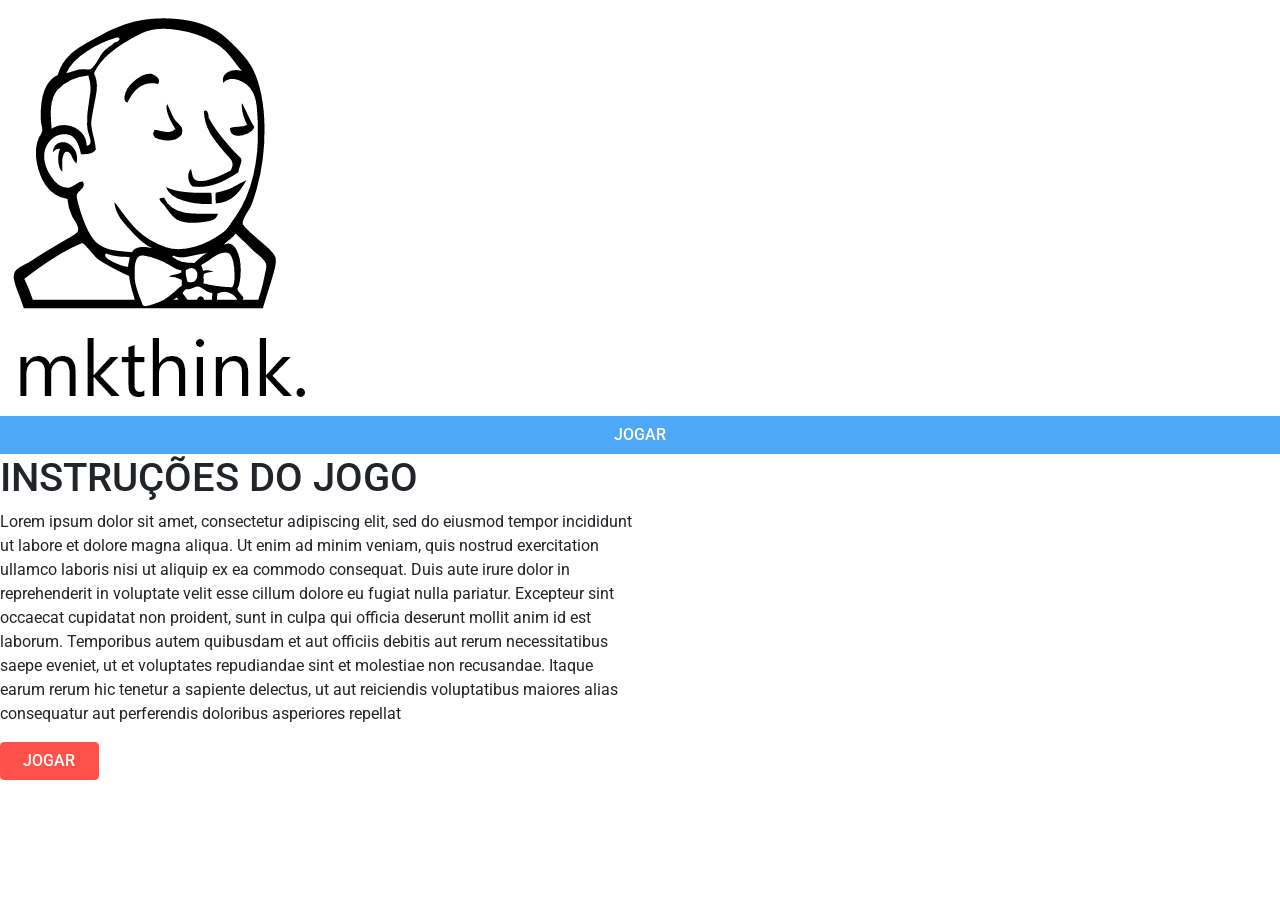
==== index.html @ 42c652d1 "up" ====
<!DOCTYPE html>
<html lang="pt-br">
  <head>
    <meta charset="utf-8" />
    <meta name="viewport" content="width=device-width, initial-scale=1" />

    <link href="https://fonts.googleapis.com/css2?family=Roboto:ital,wght@0,300;0,400;0,500;0,700;1,100&display=swap" rel="stylesheet" >
    <link rel="stylesheet" href="css/main.css" />

    <title>mkthink</title>
  </head>

  <body>
    <form>
      <div container-fluid>
          <div class="row">
              <div class="col-sm-6">
                <img src="assets/baixa.png"/>
                </div>
                  <button type="submit" class="btn btn-primary button button-primary button-azul">JOGAR</button>
                </div>
              </div>
              <div class="col-sm-6">
                  <h1>INSTRUÇÕES DO JOGO</h1>
                  <p>Lorem ipsum dolor sit amet, consectetur adipiscing elit, sed do eiusmod tempor incididunt ut labore et dolore magna aliqua. Ut enim ad minim veniam, quis nostrud exercitation ullamco laboris nisi ut aliquip ex ea commodo consequat. Duis aute irure dolor in reprehenderit in voluptate velit esse cillum dolore eu fugiat nulla pariatur. Excepteur sint occaecat cupidatat non proident, sunt in culpa qui officia deserunt mollit anim id est laborum.
              Temporibus autem quibusdam et aut officiis debitis aut rerum necessitatibus saepe eveniet, ut et voluptates repudiandae sint et molestiae non recusandae. Itaque earum rerum hic tenetur a sapiente delectus, ut aut reiciendis voluptatibus maiores alias consequatur aut perferendis doloribus asperiores repellat
                  </p>
              </div>
          </div>
      </div>
  </form>
      
      <div>
          <button type="submit" class="btn btn-primary button button-primary button-vermelho">JOGAR</button>
      </div>
  </body>
---- css/main.css ----
@import url(./bootstrap.min.css);
@import url(./config.css);
@import url(./global.css);
@import url(./custom.css);
@import url(./responsive.css);
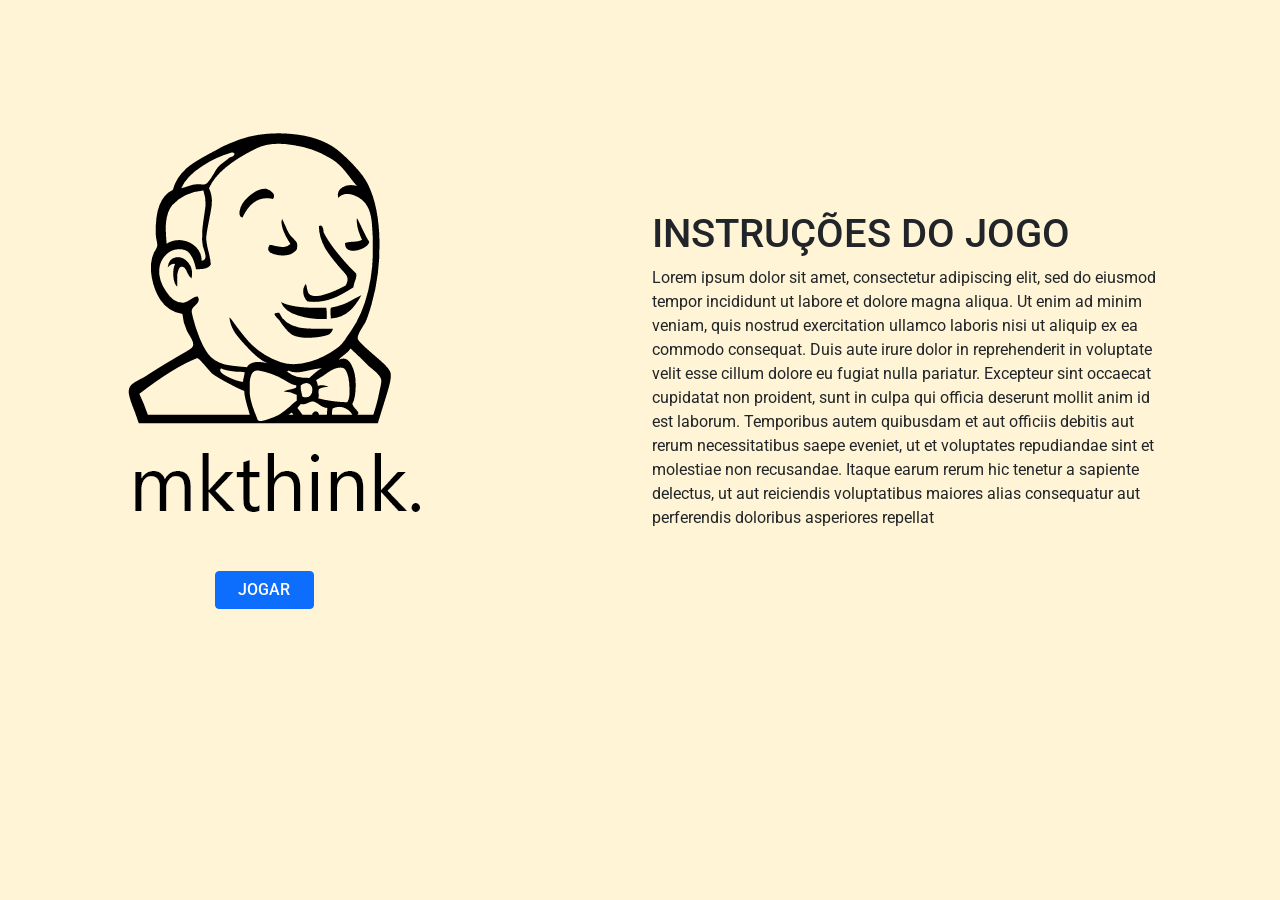
==== commit fbfaeb47: "Arrumando as páginas" ====
--- a/index.html
+++ b/index.html
@@ -16,9 +16,6 @@
           <div class="row">
               <div class="col-sm-6">
                 <img src="assets/baixa.png"/>
-                </div>
-                  <button type="submit" class="btn btn-primary button button-primary button-azul">JOGAR</button>
-                </div>
               </div>
               <div class="col-sm-6">
                   <h1>INSTRUÇÕES DO JOGO</h1>
@@ -30,7 +27,8 @@
       </div>
   </form>
       
-      <div>
-          <button type="submit" class="btn btn-primary button button-primary button-vermelho">JOGAR</button>
+      <div class="ajustes">
+          <button type="submit" class="btn btn-primary button button-primary">JOGAR</button>
       </div>
-  </body>+  </body>
+</html>
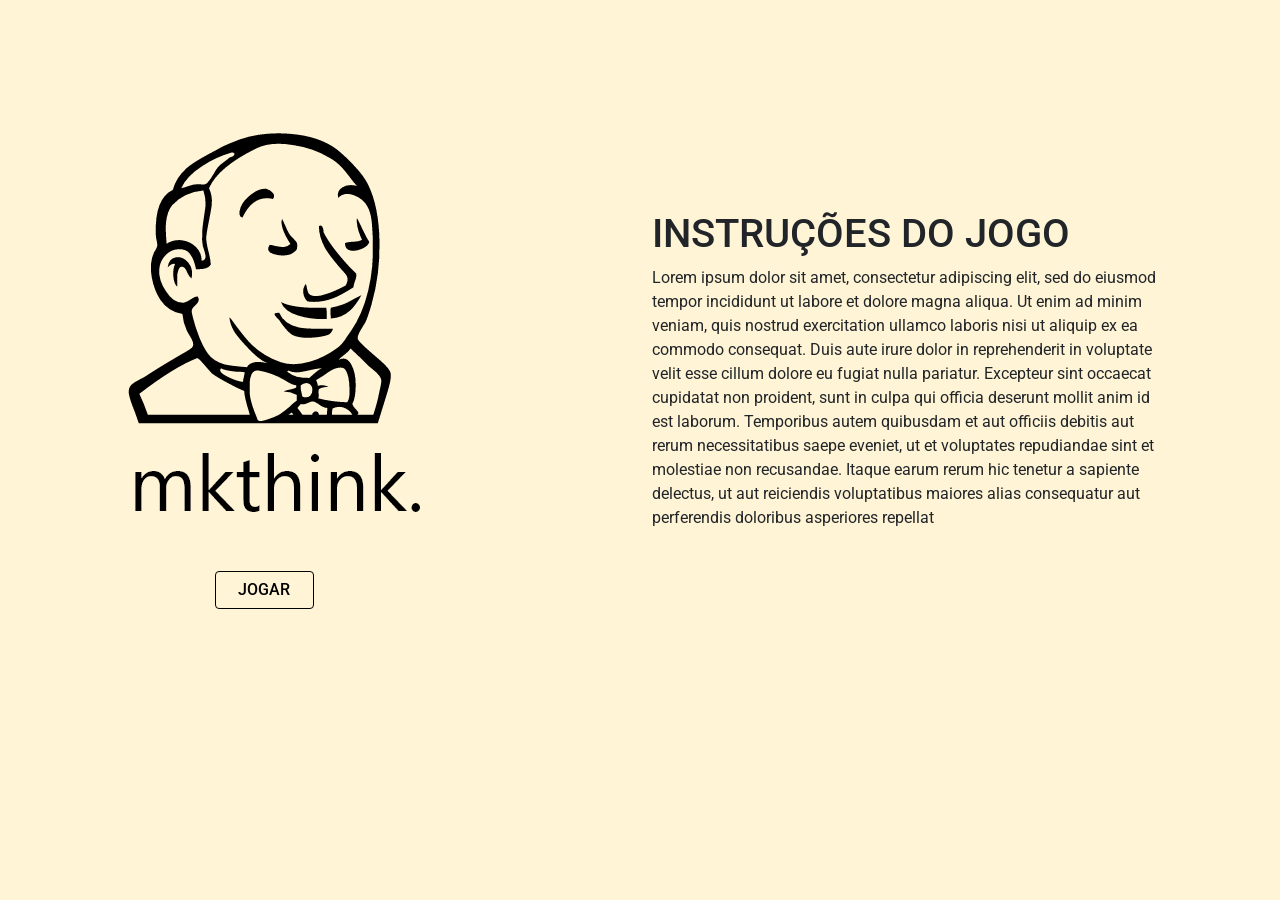
==== commit 2418857c: "botões" ====
--- a/index.html
+++ b/index.html
@@ -28,7 +28,7 @@
   </form>
       
       <div class="ajustes">
-          <button type="submit" class="btn btn-primary button button-primary">JOGAR</button>
+          <button type="submit" class="btn btn-primary button button-primary button-neutro">JOGAR</button>
       </div>
   </body>
 </html>
